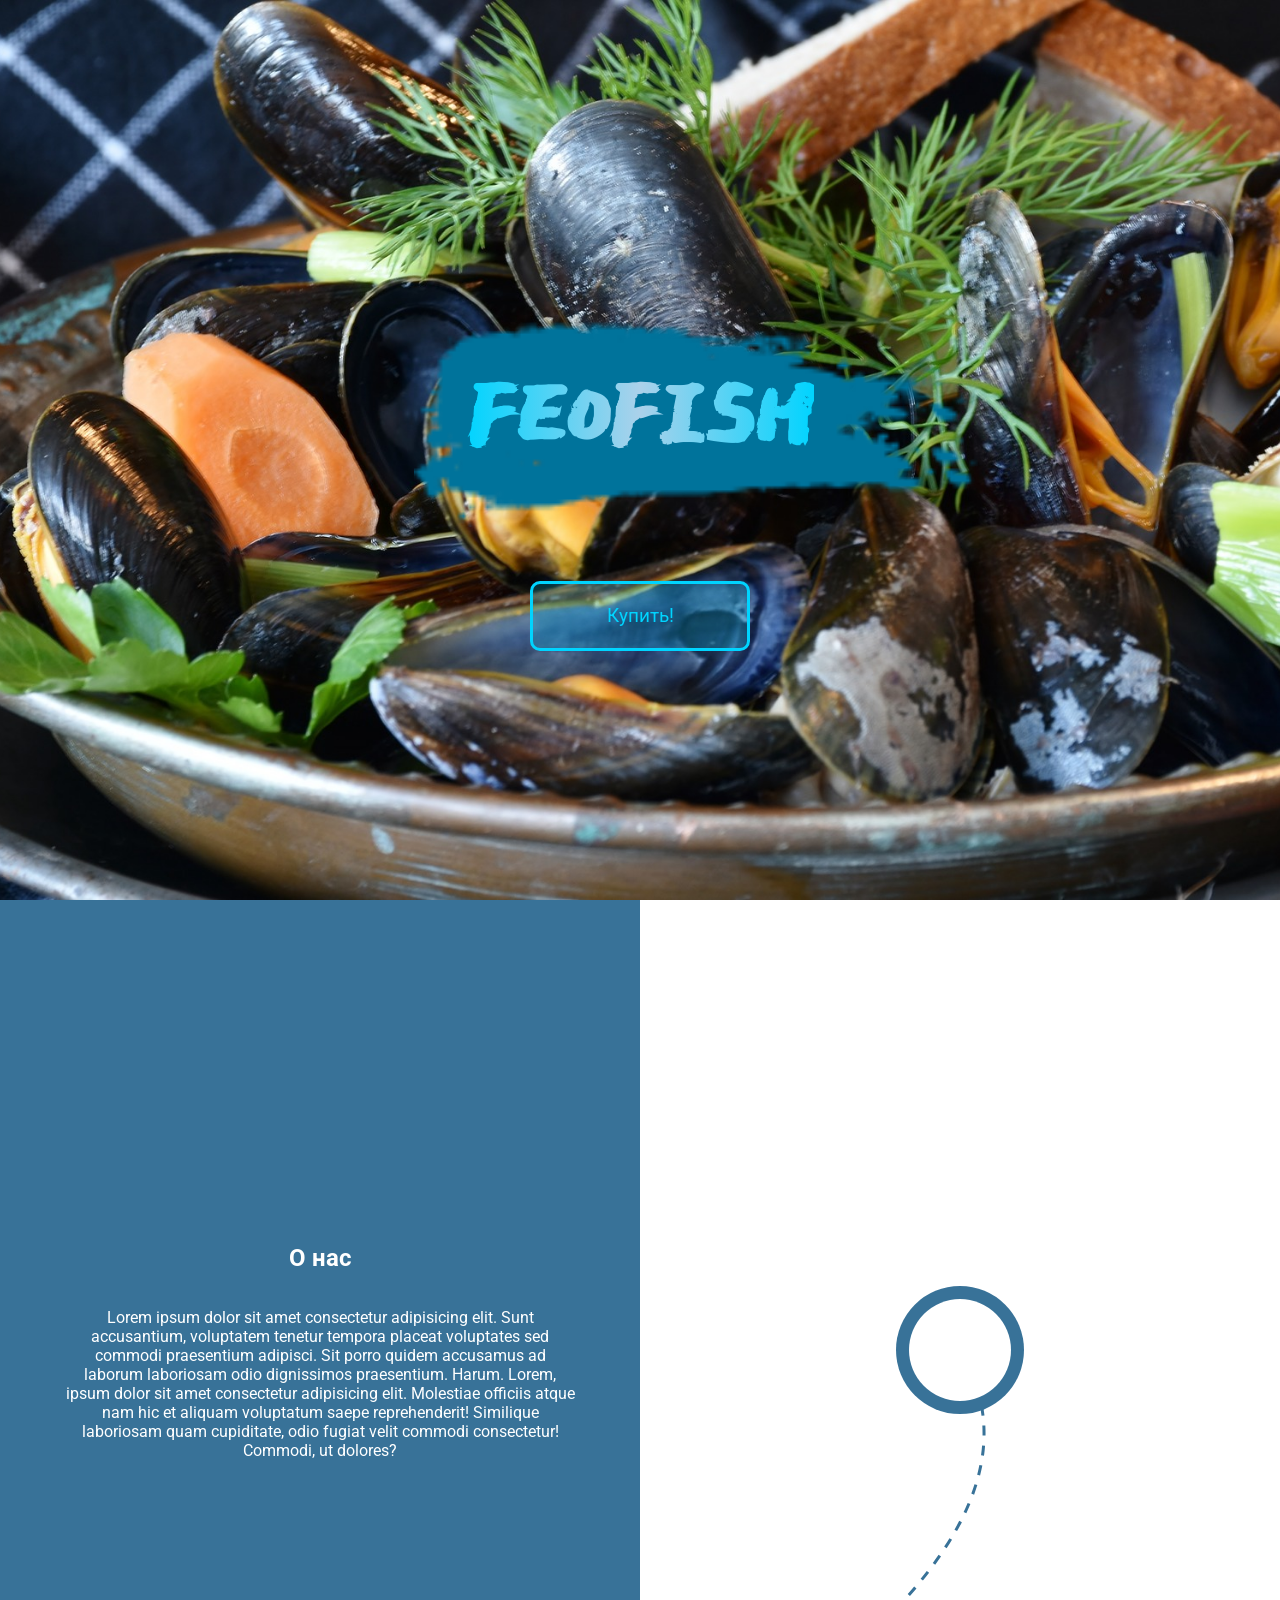
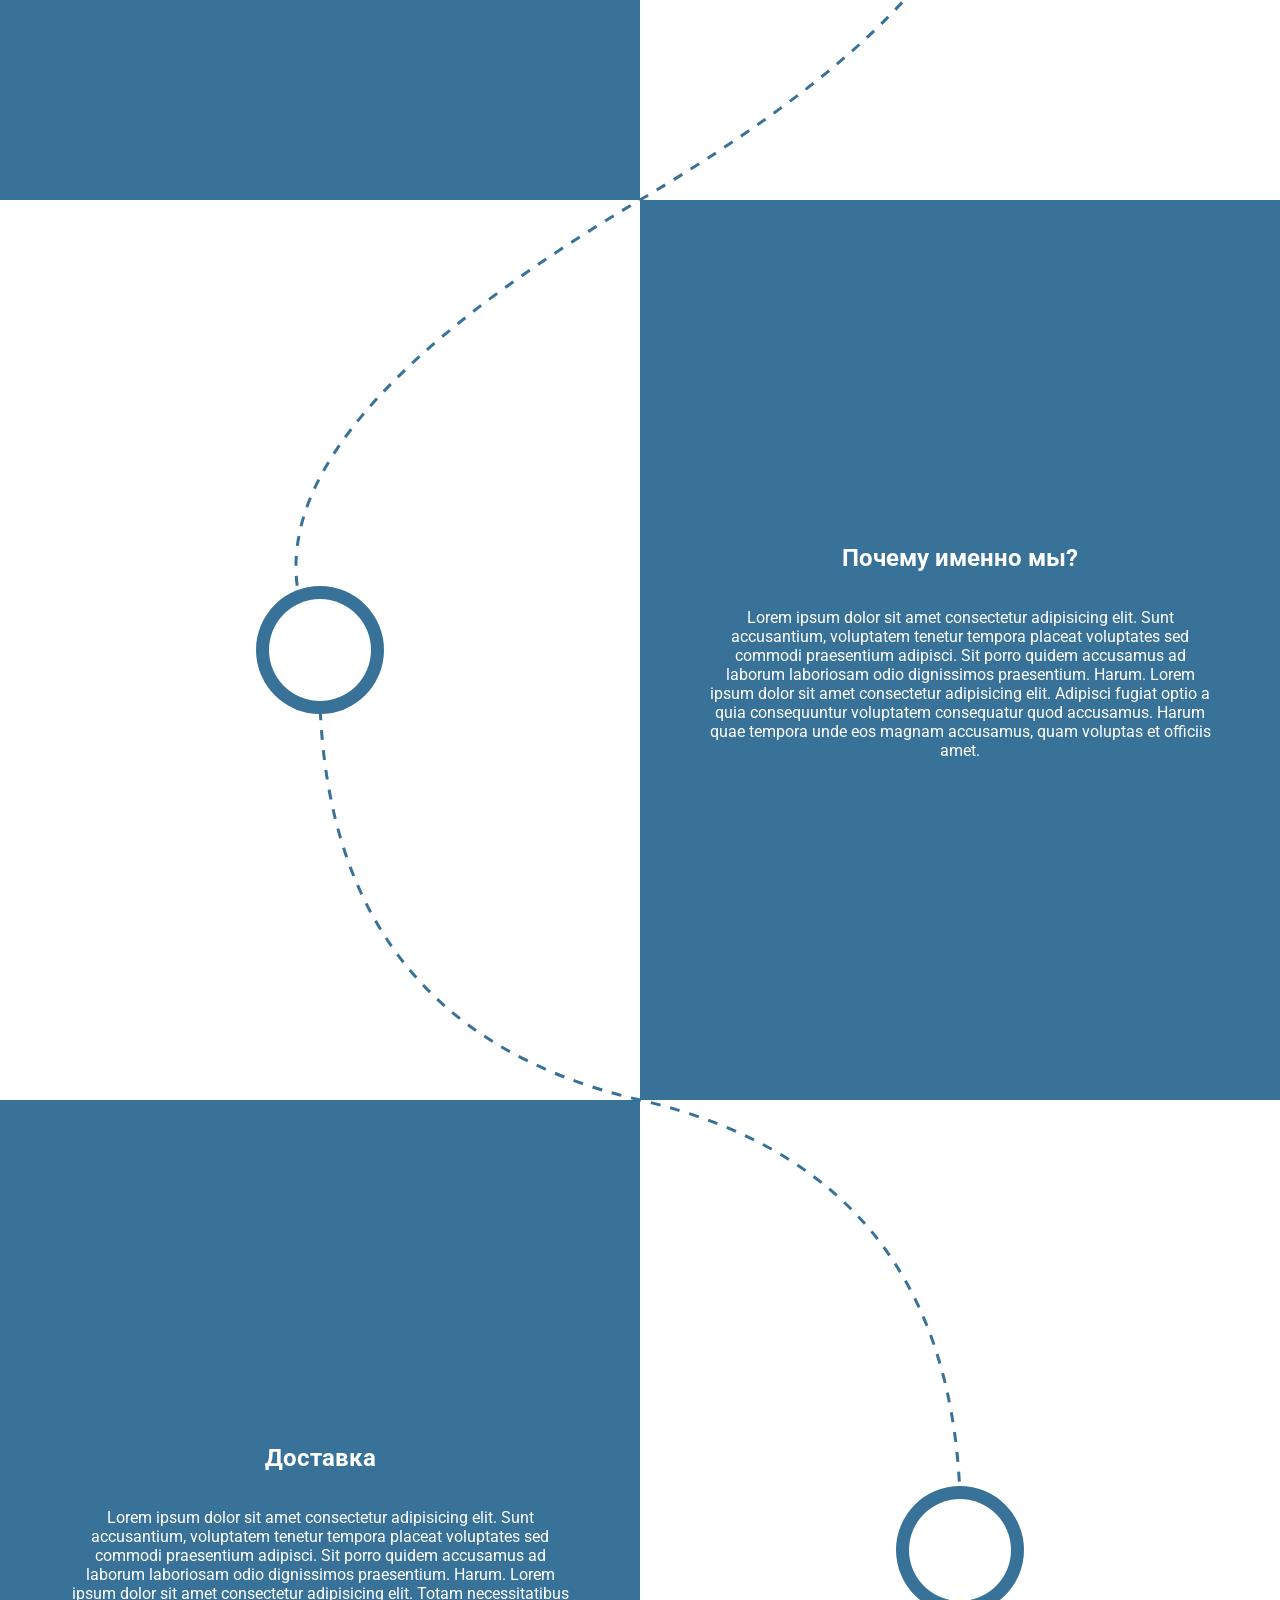
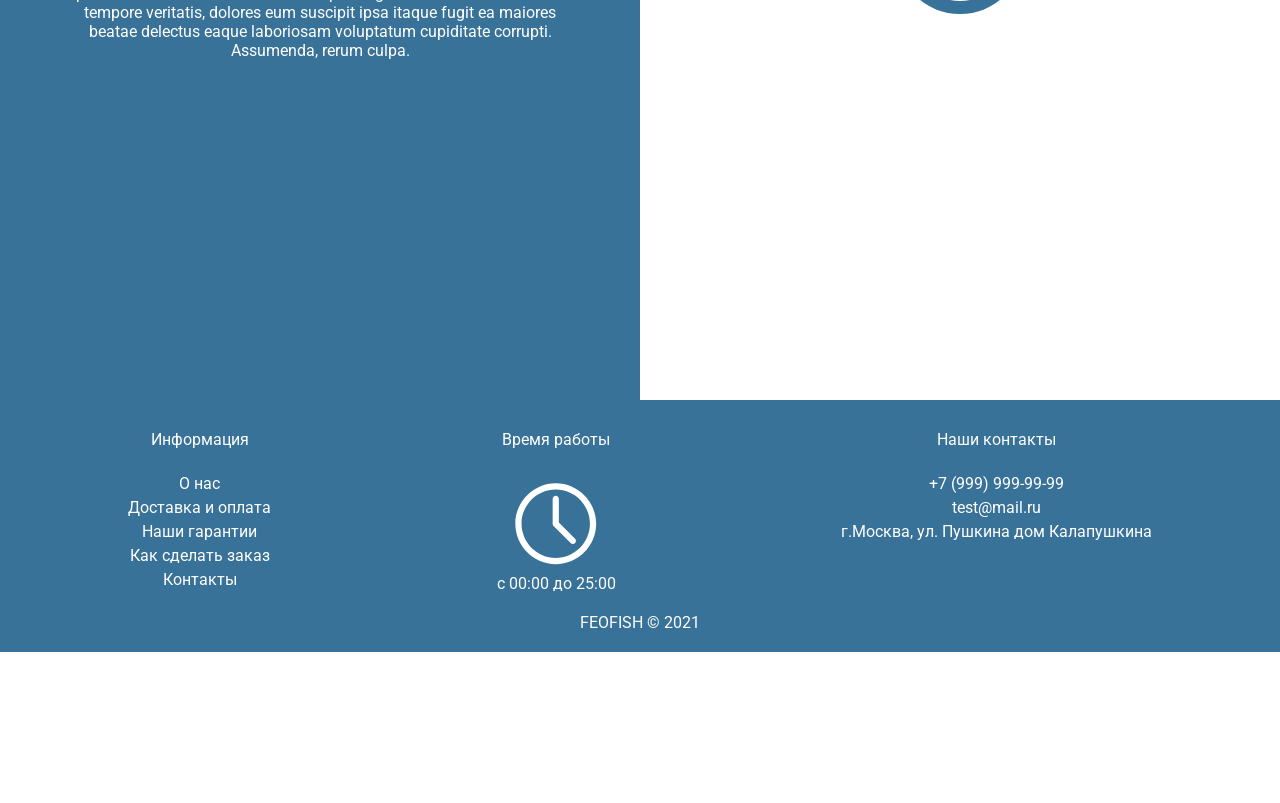
==== index.html @ 7107b5ea "add animation scroll && slider && all site" ====
<!DOCTYPE html>
<html lang="en">
  <head>
    <meta charset="UTF-8" />
    <meta http-equiv="X-UA-Compatible" content="IE=edge" />
    <meta name="viewport" content="width=device-width, initial-scale=1.0" />
    <link rel="stylesheet" href="./fonts/fonts.css" />
    <link
      href="https://fonts.googleapis.com/css2?family=Roboto&display=swap"
      rel="stylesheet"
    />
    <link rel="stylesheet" href="./style.css" />

    <title>Document</title>
  </head>
  <body>
    <header class="header">
      <div class="header__content">
        <h1 class="header__title">FEOFISH</h1>
        <button class="btn__buy">Купить!</button>
      </div>

      <div id="image-slider" class="slider">
        <ul class="slider__list">
          <li class="slider__slide">
            <img src="./img/slide1.jpg" />
          </li>
          <li class="slider__slide">
            <img src="./img/slide2.jpg" />
          </li>
          <li class="slider__slide">
            <img src="./img/slide3.jpg" />
          </li>
        </ul>
      </div>
    </header>
    <section class="about-first">
      <div class="split">
        <div class="about">
          <h2>О нас</h4>
          <p>
            Lorem ipsum dolor sit amet consectetur adipisicing elit. Sunt
            accusantium, voluptatem tenetur tempora placeat voluptates sed
            commodi praesentium adipisci. Sit porro quidem accusamus ad laborum
            laboriosam odio dignissimos praesentium. Harum.
            Lorem, ipsum dolor sit amet consectetur adipisicing elit. Molestiae officiis atque nam hic et aliquam voluptatum saepe reprehenderit! Similique laboriosam quam cupiditate, odio fugiat velit commodi consectetur! Commodi, ut dolores?
          </p>
        </div>
        <div class="way">
          <div class="ciricle"></div>
        </div>
      </div>
    </section>
    <section class="about-second">
      <div class="split">
        <div class="way">
          <div class="ciricle"></div>
        </div>
        <div class="about ">
          <h2>Почему именно мы?</h4>
            <p>
              Lorem ipsum dolor sit amet consectetur adipisicing elit. Sunt
              accusantium, voluptatem tenetur tempora placeat voluptates sed
              commodi praesentium adipisci. Sit porro quidem accusamus ad laborum
              laboriosam odio dignissimos praesentium. Harum.
              Lorem ipsum dolor sit amet consectetur adipisicing elit. Adipisci fugiat optio a quia consequuntur voluptatem consequatur quod accusamus. Harum quae tempora unde eos magnam accusamus, quam voluptas et officiis amet.
            </p>
        </div>
      </div>
    </section>
    <section class="delivery">
      <div class="split">
        <div class="delivery__text ">
          <h2>Доставка</h4>
            <p>
              Lorem ipsum dolor sit amet consectetur adipisicing elit. Sunt
              accusantium, voluptatem tenetur tempora placeat voluptates sed
              commodi praesentium adipisci. Sit porro quidem accusamus ad laborum
              laboriosam odio dignissimos praesentium. Harum.
              Lorem ipsum dolor sit amet consectetur adipisicing elit. Totam necessitatibus tempore veritatis, dolores eum suscipit ipsa itaque fugit ea maiores beatae delectus eaque laboriosam voluptatum cupiditate corrupti. Assumenda, rerum culpa.
            </p>
        </div>
        <div class="way">
          <div class="ciricle"></div>
        </div>
        
      </div>
    </section>
    <footer class="footer">
      <div class="wrapper" >

     
      <div class="row space-between">
        <div class="footer-box">
          <div class="footer-title">
            Информация
          </div>
          <ul class="footer-list">
            <li class="footer-item">
              <a href="" class="footer-link">О нас</a>
            </li>
            <li class="footer-item">
              <a href="" class="footer-link">Доставка и оплата</a>
            </li>
            <li class="footer-item">
              <a href="" class="footer-link">Наши гарантии</a>
            </li>
            <li class="footer-item">
              <a href="" class="footer-link">Как сделать заказ</a>
            </li>
            <li class="footer-item">
              <a href="" class="footer-link">Контакты</a>
            </li>
          </ul>
        </div>
        
        <div class="footer-box">
          <div class="footer-title">
  Время работы
          </div>
          <div class="footer-list">
            <div class="footer-item">
              <img src="./img/clock.svg" alt="" class="footer-timeImage">
              <div class="footer-workTime">
                с 00:00 до 25:00
              </div></div>
              
          </div>
        </div>
        <div class="footer-box">
          <div class="footer-title">
            Наши контакты
          </div>
          <div class="footer-list">
            <div class="footer-item">
              <div class="footer-phone">
                +7 (999) 999-99-99
              </div>
            </div>
            <div class="footer-item">
              <div class="footer-email">
                test@mail.ru
              </div>
            </div>
              <div class="footer-item">
              <div class="footer-adres">
                г.Москва, ул. Пушкина дом Калапушкина
              </div>
            </div>
          </div>
        </div>
      </div>
      <div class="row">
        <div class="footer-bottom">
          <div class="footer-bottom-credits">
           FEOFISH © 2021
          </div>
        </div>
      </div>
    </div>
    </footer>
    <!-- О нас -> О нас -> Доставка  -->
    <!-- <script src="https://cdn.jsdelivr.net/npm/@splidejs/splide@latest/dist/js/splide.min.js"></script> -->
    <script src="./script.js"></script>
  </body>
</html>
---- fonts/fonts.css ----
@font-face {
    font-family: 'East Sea'; /* Имя шрифта */
    src: url("./east-sea-dokdo-cyrillic.otf"); /* Путь к файлу со шрифтом */
}
/* @import url('https://fonts.googleapis.com/css2?family=Roboto&display=swap'); */
---- style.css ----
body {
  margin: 0;
  font-family: "Roboto";
}

.header {
  height: 100vh;
  width: 100vw;
  overflow: hidden;
  position: relative;
  /* background-color: black; */
  display: flex;
  justify-content: center;
  align-items: center;
}
.header .wrapper {
}

.slider {
  position: absolute;
  width: 100vw;
  height: 100vh;
  z-index: -1;
}
.slider__list {
  padding: 0;
  top: 0;
  left: 0;
  position: absolute;
  display: flex;
  align-items: center;
  margin: 0;
  transition: 0.5s all;
}
.slider__slide {
  list-style: none;
  height: 100vh;
  width: 100vw;
}
.slider__slide img {
  width: 100%;
  height: 100%;
  object-fit: cover;
}
.header__title {
  font-family: "East Sea";
}
.header__content {
  z-index: 100;
  display: flex;
  justify-content: center;
  flex-direction: column;
  align-items: center;
}
.header__title {
  position: relative;
  background: rgb(0, 212, 255);
  background: linear-gradient(
    90deg,
    rgba(0, 212, 255, 1) 0%,
    rgba(171, 209, 234, 1) 50%,
    rgba(0, 212, 255, 1) 100%
  );

  -webkit-background-clip: text;
  -webkit-text-fill-color: transparent;

  font-size: 8em;
}
.header__title::after {
  content: "";
  position: absolute;
  background-image: url(./img/bg-title.png);
  background-size: 100% 100%;
  background-position: 35px center;
  background-repeat: no-repeat;
  width: 200%;
  height: 130%;
  left: -25%;
  top: -10%;
  z-index: -99;
}
.btn__buy {
  font-family: "Roboto";
  font-size: 1.2em;
  background-color: rgba(0, 212, 255, 0.2);
  border: 3px solid rgb(0, 212, 255);
  color: rgb(0, 212, 255);
  border-radius: 10px;
  width: 220px;
  height: 70px;
}
.btn__buy:hover {
  cursor: pointer;

  box-shadow: 0 0 4px white;
  background: rgb(0, 212, 255);

  border: 3px solid rgb(0, 212, 255);
  color: white;
  transition: 0.3s all;
  animation: 0.5s linear 1s infinite alternate btn-anim;
}
@keyframes btn-anim {
  0% {
    background: radial-gradient(
      circle,
      rgba(0, 212, 255, 1) 0%,
      rgba(171, 209, 234, 1) 25%,
      rgba(0, 212, 255, 1) 100%
    );
  }

  50% {
    background: radial-gradient(
      circle,
      rgba(0, 212, 255, 1) 0%,
      rgba(171, 209, 234, 1) 50%,
      rgba(0, 212, 255, 1) 100%
    );
  }

  100% {
    background: radial-gradient(
      circle,
      rgba(0, 212, 255, 1) 0%,
      rgba(171, 209, 234, 1) 75%,
      rgba(0, 212, 255, 1) 100%
    );
  }
}
.split-reverse {
  display: grid;
  grid-template-columns: 1fr 1fr;
  grid-template-rows: 1fr;
  gap: 0px 0px;
  /* grid-auto-flow: row; */
  grid-template-areas: ". .";
  min-height: 100vh;
  grid-auto-flow: dense;
}
.split {
  display: grid;
  grid-template-columns: 1fr 1fr;
  grid-template-rows: 1fr;
  gap: 0px 0px;
  grid-auto-flow: row;
  grid-template-areas: ". .";
  min-height: 100vh;
}
.delivery__text {
  padding: 0 10%;
  position: relative;
  background: #387298;
  justify-content: center;
  display: flex;
  color: white;
  flex-direction: column;
  font-family: "Roboto";
  text-align: center;
}
.about {
  padding: 0 10%;
  position: relative;
  background: #387298;
  justify-content: center;
  display: flex;
  color: white;
  flex-direction: column;
  font-family: "Roboto";
  text-align: center;
}
.right-bottom-split::after {
  top: 0;
  content: "";
  position: absolute;
  background: #387298;
  width: 100%;
  height: 100%;
  right: -185px;
  /* border-radius: 39px 39px 39px 77px; */
  z-index: -1;
  border-top: 50px solid transparent;
  border-right: 100px solid red;
  border-bottom: 50px solid transparent;
  /* transform: skew(20deg); */
}
.ciricle {
  position: relative;
  width: 128px;
  height: 128px;
  border-radius: 50%;
  background-color: #387298;
  z-index: 9;
}
.ciricle::after {
  content: "";
  border-radius: 50%;
  position: absolute;
  background-color: white;
  width: 80%;
  height: 80%;
  top: 10%;
  left: 10%;
  z-index: 10;
}
.right-split::after {
  top: 0;
  content: "";
  position: absolute;
  background: #387298;
  width: 100%;
  height: 100%;
  right: -185px;
  /* border-radius: 39px 39px 39px 77px; */
  z-index: -1;
  /* transform: skew(-20deg); */
  border-top: 50px solid transparent;
  border-right: 100px solid red;
  border-bottom: 50px solid transparent;
}
.left-split::before {
  top: 0;
  content: "";
  position: absolute;
  background: #387298;
  width: 100%;
  height: 100%;
  left: -185px;
  /* border-radius: 39px 39px 39px 77px; */
  z-index: -1;
  transform: skew(-20deg);
}
.wrapper {
  padding: 0 10%;
}
.footer {
  background: #387298;
  min-height: 100px;
}
.space-between {
  display: flex;
  justify-content: space-between;
}
.row {
  display: flex;
  flex-direction: row;
}
.footer-title {
  margin-bottom: 20px;
  color: white;
  font-family: "Roboto";
}
.footer-item {
  display: flex;
  align-items: center;
  flex-direction: column;
  margin-top: 5px;
  color: white;
}
.footer-list {
  margin: 0;
  padding: 0;
  align-items: center;
  justify-content: center;
  display: flex;
  flex-direction: column;
  list-style: none;
}
.footer-link {
  font-family: "Roboto";
  color: white;
  text-decoration: none;
}
.footer-link:hover {
  color: #abd1ea;
}
.footer-box {
  margin-top: 30px;
  display: flex;
  flex-direction: column;
  /* justify-content: space-around; */
  align-items: center;
}
.footer-bottom-credits {
  color: white;
  justify-content: center;
  display: flex;
}
.footer-bottom {
  padding: 20px 0;
  margin: 0 auto;
}
.footer-timeImage {
  width: 100px;
  height: 100px;
}
.way {
  display: flex;
  align-items: center;
  justify-content: center;
}
.bg {
  position: absolute;
  top: 0;
  left: 0;
}
.mover {
  width: 71px;
  position: absolute;
  left: 0;
  top: 0;
  height: 54px;
  offset-rotate: 0deg;
}
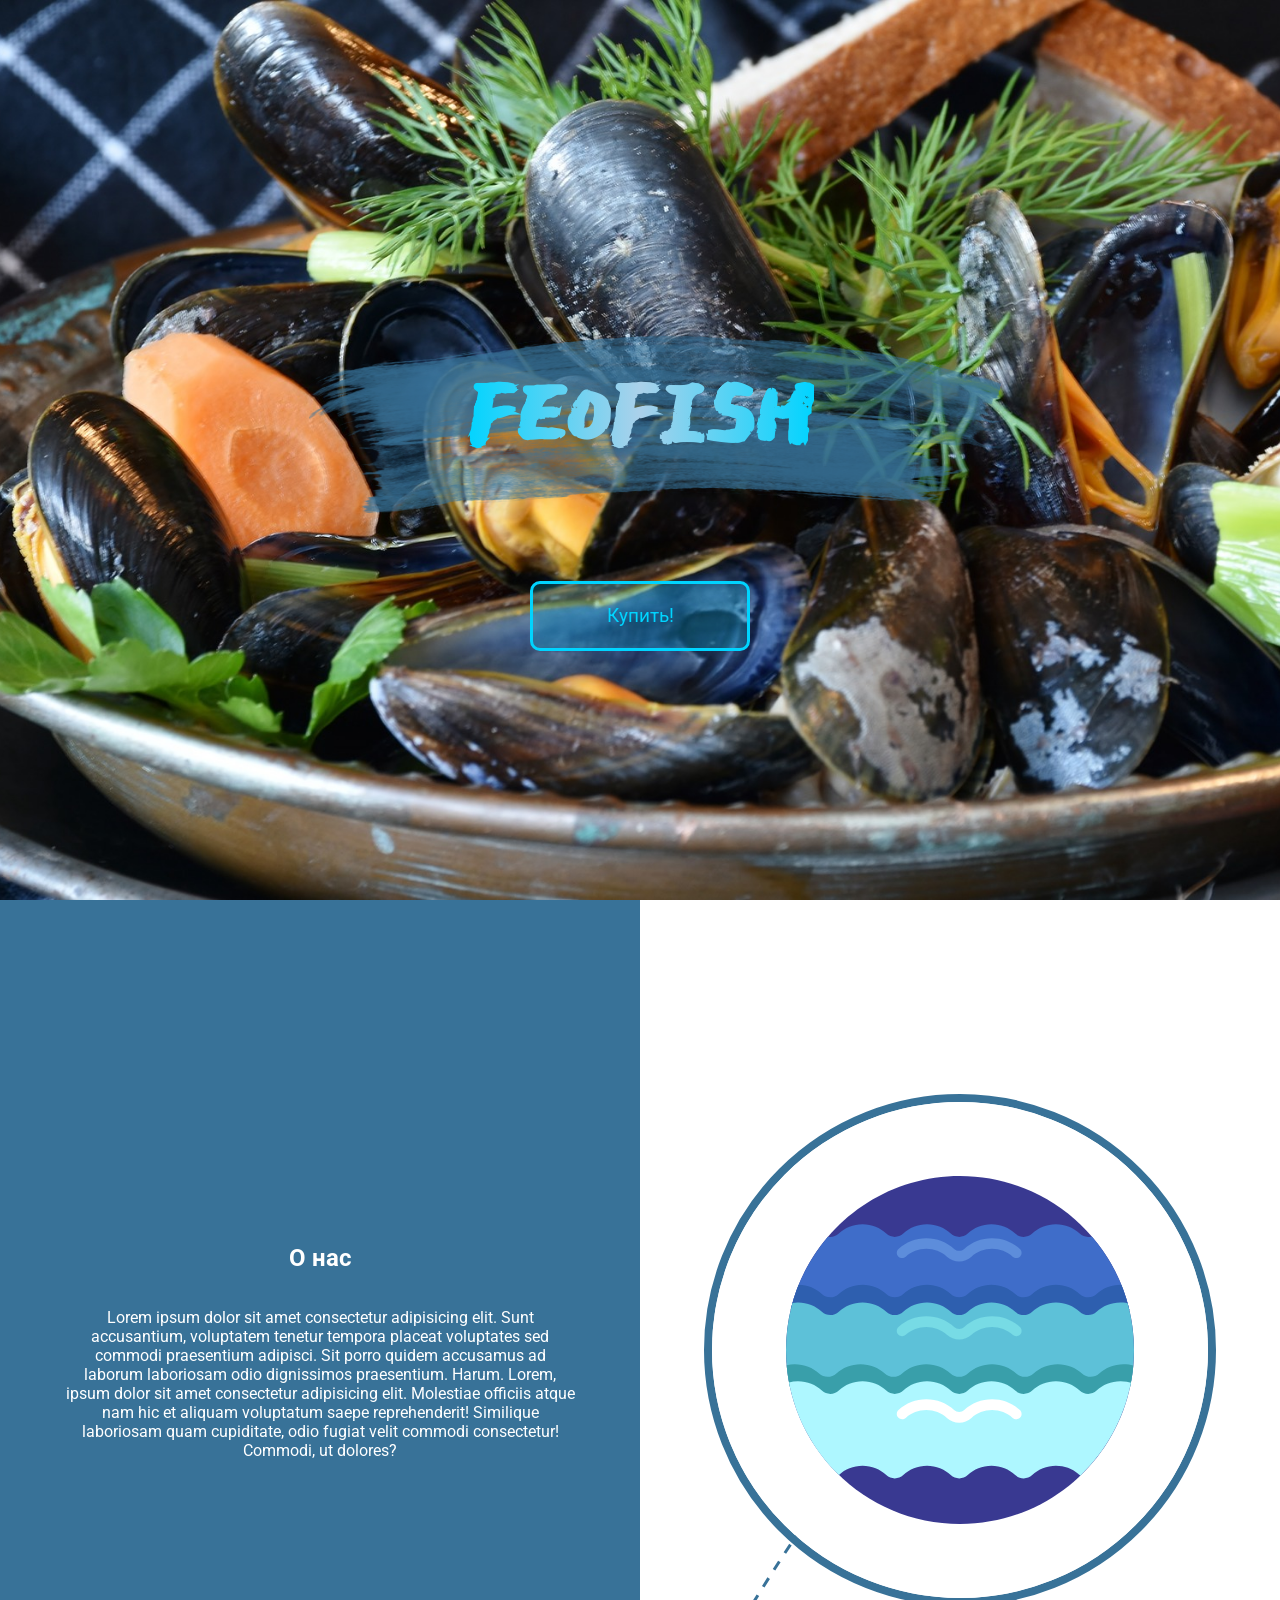
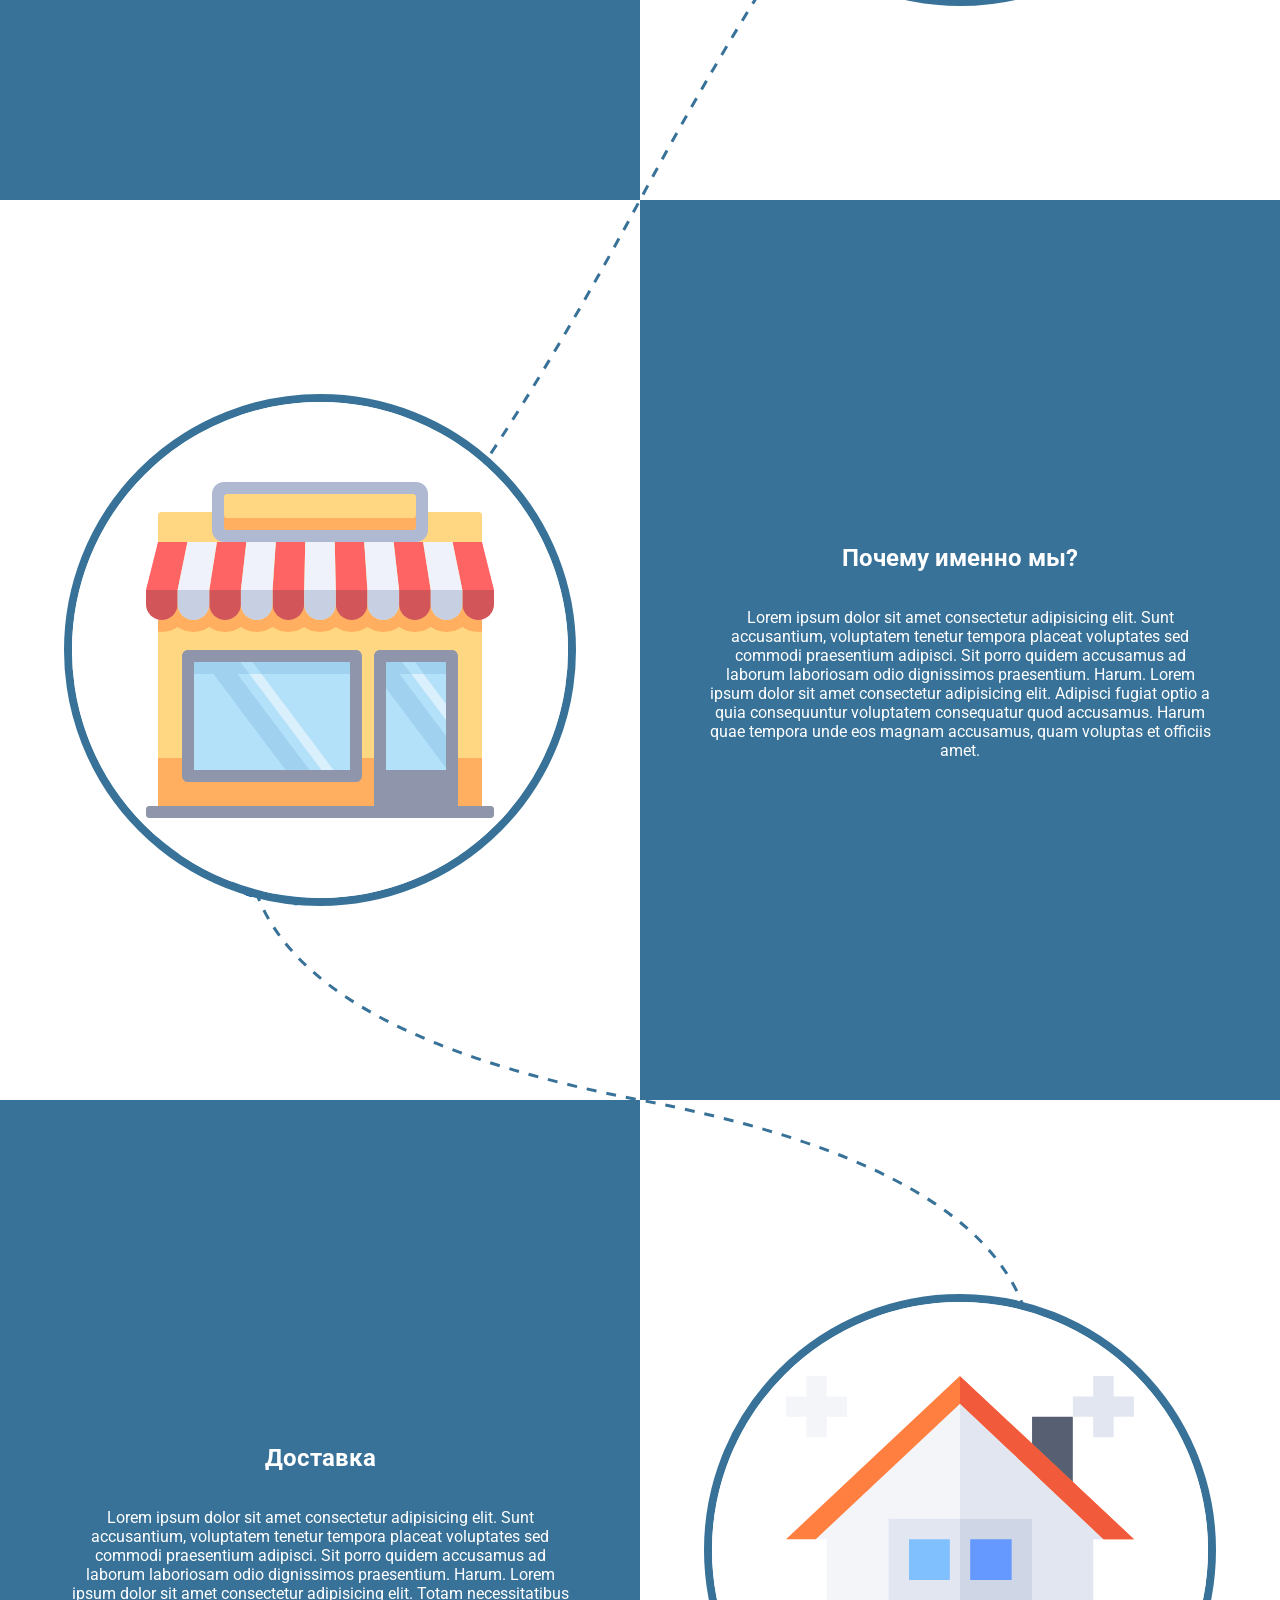
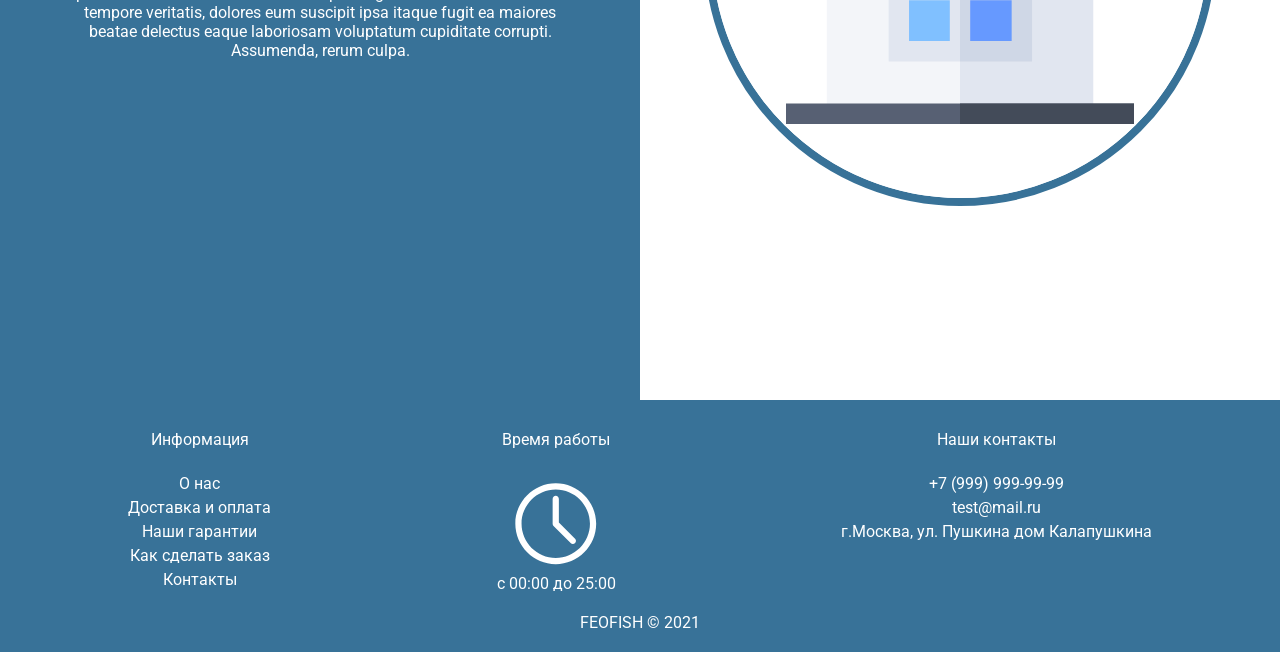
==== commit b380cf3a: "fix blur && and icons" ====
--- a/index.html
+++ b/index.html
@@ -47,14 +47,18 @@
           </p>
         </div>
         <div class="way">
-          <div class="ciricle"></div>
+          <div class="ciricle ">
+            <img src="./img/sea.svg"  class="ciricle__image"alt="">
+          </div>
         </div>
       </div>
     </section>
     <section class="about-second">
       <div class="split">
         <div class="way">
-          <div class="ciricle"></div>
+          <div class="ciricle">
+            <img src="./img/shops.svg" class="ciricle__image" alt="">
+          </div>
         </div>
         <div class="about ">
           <h2>Почему именно мы?</h4>
@@ -81,7 +85,9 @@
             </p>
         </div>
         <div class="way">
-          <div class="ciricle"></div>
+          <div class="ciricle">
+            <img src="./img/house.svg" class="ciricle__image"alt="">
+          </div>
         </div>
         
       </div>
--- a/style.css
+++ b/style.css
@@ -70,13 +70,13 @@
 .header__title::after {
   content: "";
   position: absolute;
-  background-image: url(./img/bg-title.png);
-  background-size: 100% 100%;
-  background-position: 35px center;
+  background-image: url(./img/test2.svg);
+  background-size: contain;
+  background-position: left center;
   background-repeat: no-repeat;
   width: 200%;
   height: 130%;
-  left: -25%;
+  left: -45%;
   top: -10%;
   z-index: -99;
 }
@@ -187,21 +187,30 @@
 }
 .ciricle {
   position: relative;
-  width: 128px;
-  height: 128px;
+  width: 512px;
+  height: 512px;
   border-radius: 50%;
-  background-color: #387298;
+  border: 8px solid #387298;
   z-index: 9;
+  display: flex;
+  justify-content: center;
+  align-items: center;
+  box-sizing: border-box;
+}
+.ciricle__image {
+  width: 70%;
+  height: 70%;
+  z-index: 11;
 }
 .ciricle::after {
   content: "";
   border-radius: 50%;
   position: absolute;
   background-color: white;
-  width: 80%;
-  height: 80%;
-  top: 10%;
-  left: 10%;
+  width: 100%;
+  height: 100%;
+  /* top: 10%; */
+  /* left: 10%; */
   z-index: 10;
 }
 .right-split::after {
@@ -306,10 +315,12 @@
   left: 0;
 }
 .mover {
-  width: 71px;
+  width: 256px;
   position: absolute;
   left: 0;
   top: 0;
-  height: 54px;
+  height: 256px;
+  object-fit: contain;
   offset-rotate: 0deg;
-}
+  transition: 1s all;
+}
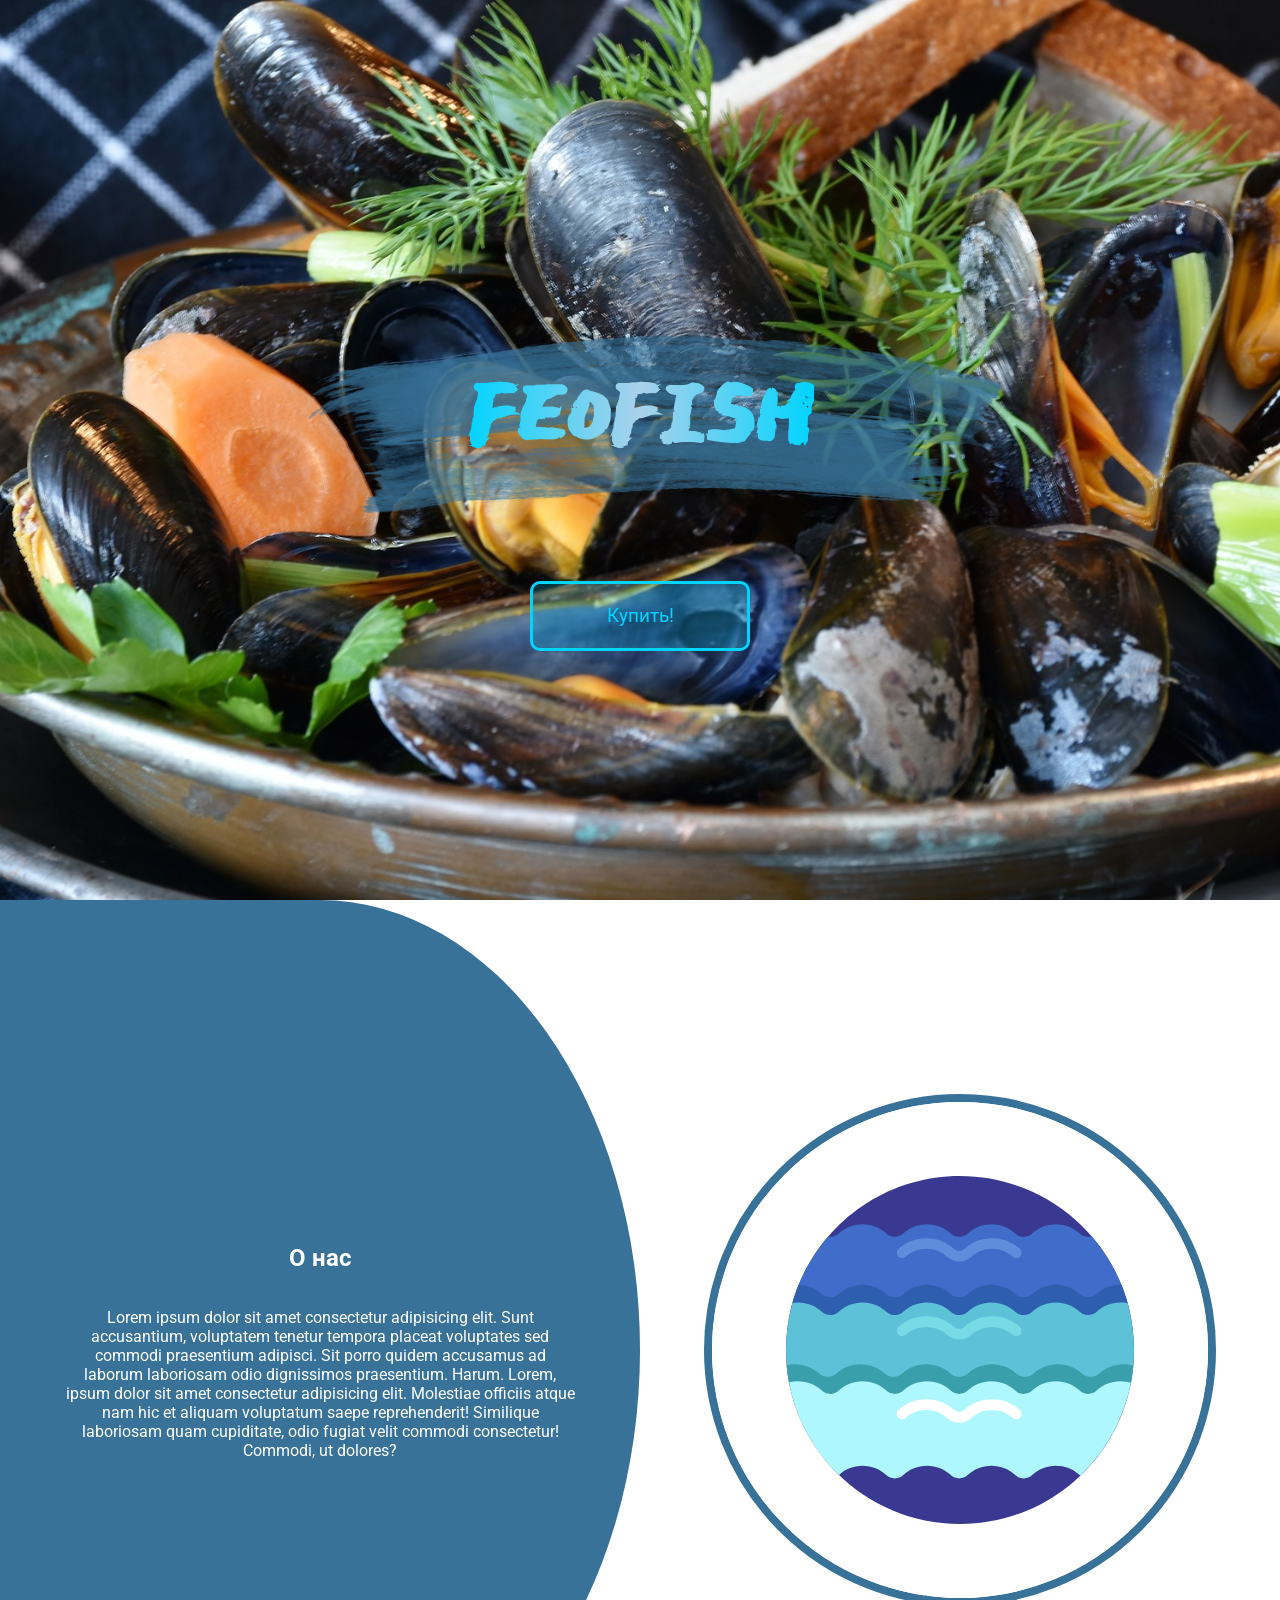
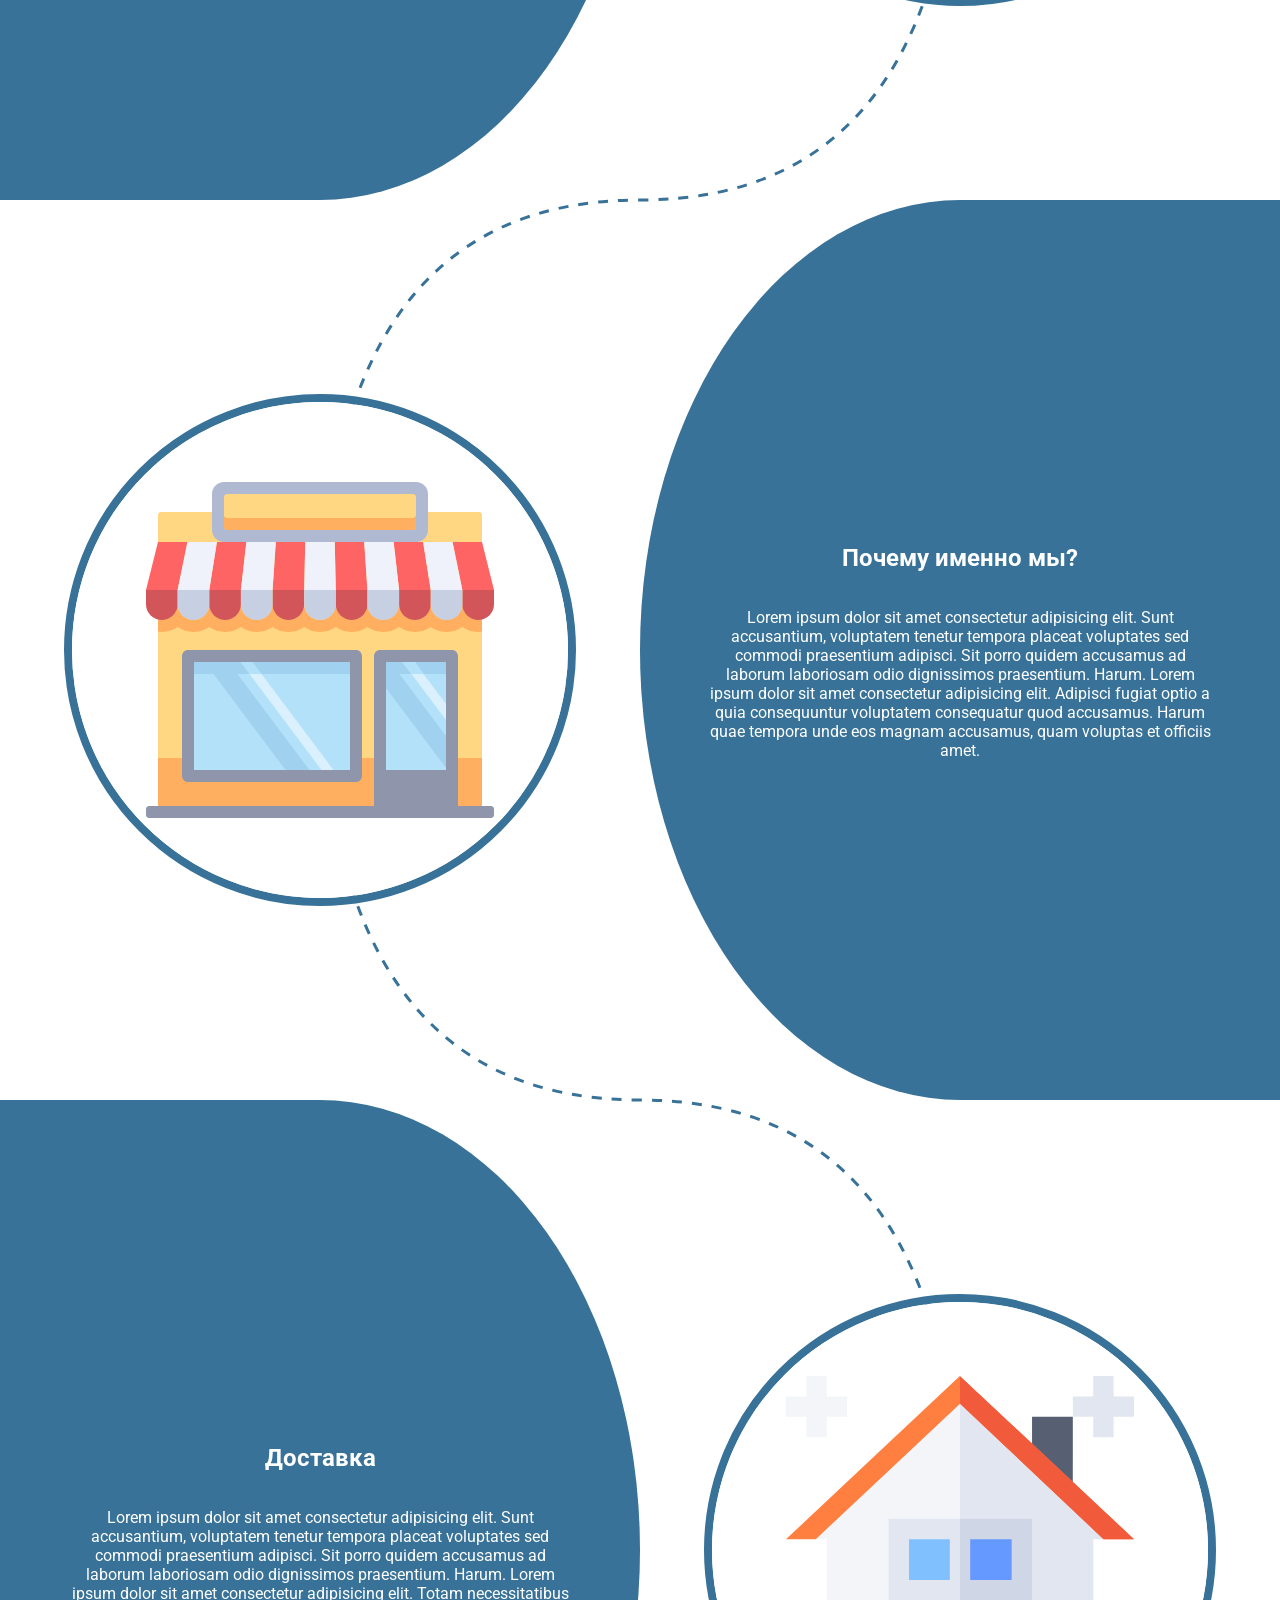
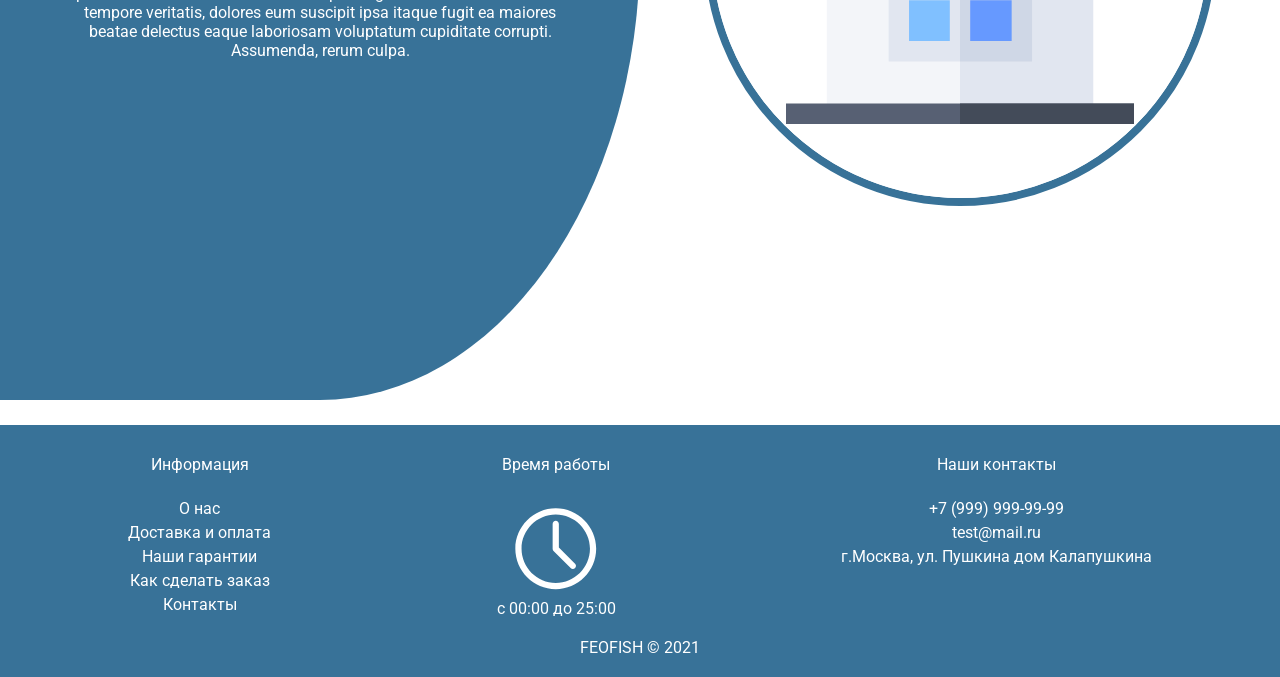
==== commit 5522e3f3: "fix patch and add buble" ====
--- a/index.html
+++ b/index.html
@@ -36,7 +36,7 @@
     </header>
     <section class="about-first">
       <div class="split">
-        <div class="about">
+        <div class="about bubble-right">
           <h2>О нас</h4>
           <p>
             Lorem ipsum dolor sit amet consectetur adipisicing elit. Sunt
@@ -60,7 +60,7 @@
             <img src="./img/shops.svg" class="ciricle__image" alt="">
           </div>
         </div>
-        <div class="about ">
+        <div class="about bubble-left">
           <h2>Почему именно мы?</h4>
             <p>
               Lorem ipsum dolor sit amet consectetur adipisicing elit. Sunt
@@ -74,7 +74,7 @@
     </section>
     <section class="delivery">
       <div class="split">
-        <div class="delivery__text ">
+        <div class="delivery__text bubble-right">
           <h2>Доставка</h4>
             <p>
               Lorem ipsum dolor sit amet consectetur adipisicing elit. Sunt
--- a/style.css
+++ b/style.css
@@ -31,6 +31,25 @@
   align-items: center;
   margin: 0;
   transition: 0.5s all;
+/*  
+  animation: 3s  ease-in-out 20s infinite  slider; */
+}
+@keyframes slider {
+  0% {
+    left: 0;
+  }
+  50%{
+    left: -100vw;
+  }
+  100%{
+    left: -200vw;
+  }
+}
+.bubble-left{
+  border-radius:50% 0 0 50%;
+}
+.bubble-right{
+  border-radius: 0 50% 50% 0;
 }
 .slider__slide {
   list-style: none;
@@ -244,6 +263,7 @@
   padding: 0 10%;
 }
 .footer {
+  margin-top: 25px;
   background: #387298;
   min-height: 100px;
 }
@@ -313,6 +333,25 @@
   position: absolute;
   top: 0;
   left: 0;
+}
+.split-block-right::before {
+  content: "";
+  position: absolute;
+  top: 0;
+  right: 0;
+  border-top: 100vh solid white;
+  border-left: 200px solid #387298;
+  width: 0;
+  
+}
+.split-block-left::after {
+  content: "";
+  position: absolute;
+  top: 0;
+  left: 0;
+  border-top: 100vh solid white;
+  border-right: 200px solid #387298;
+  width: 0;
 }
 .mover {
   width: 256px;
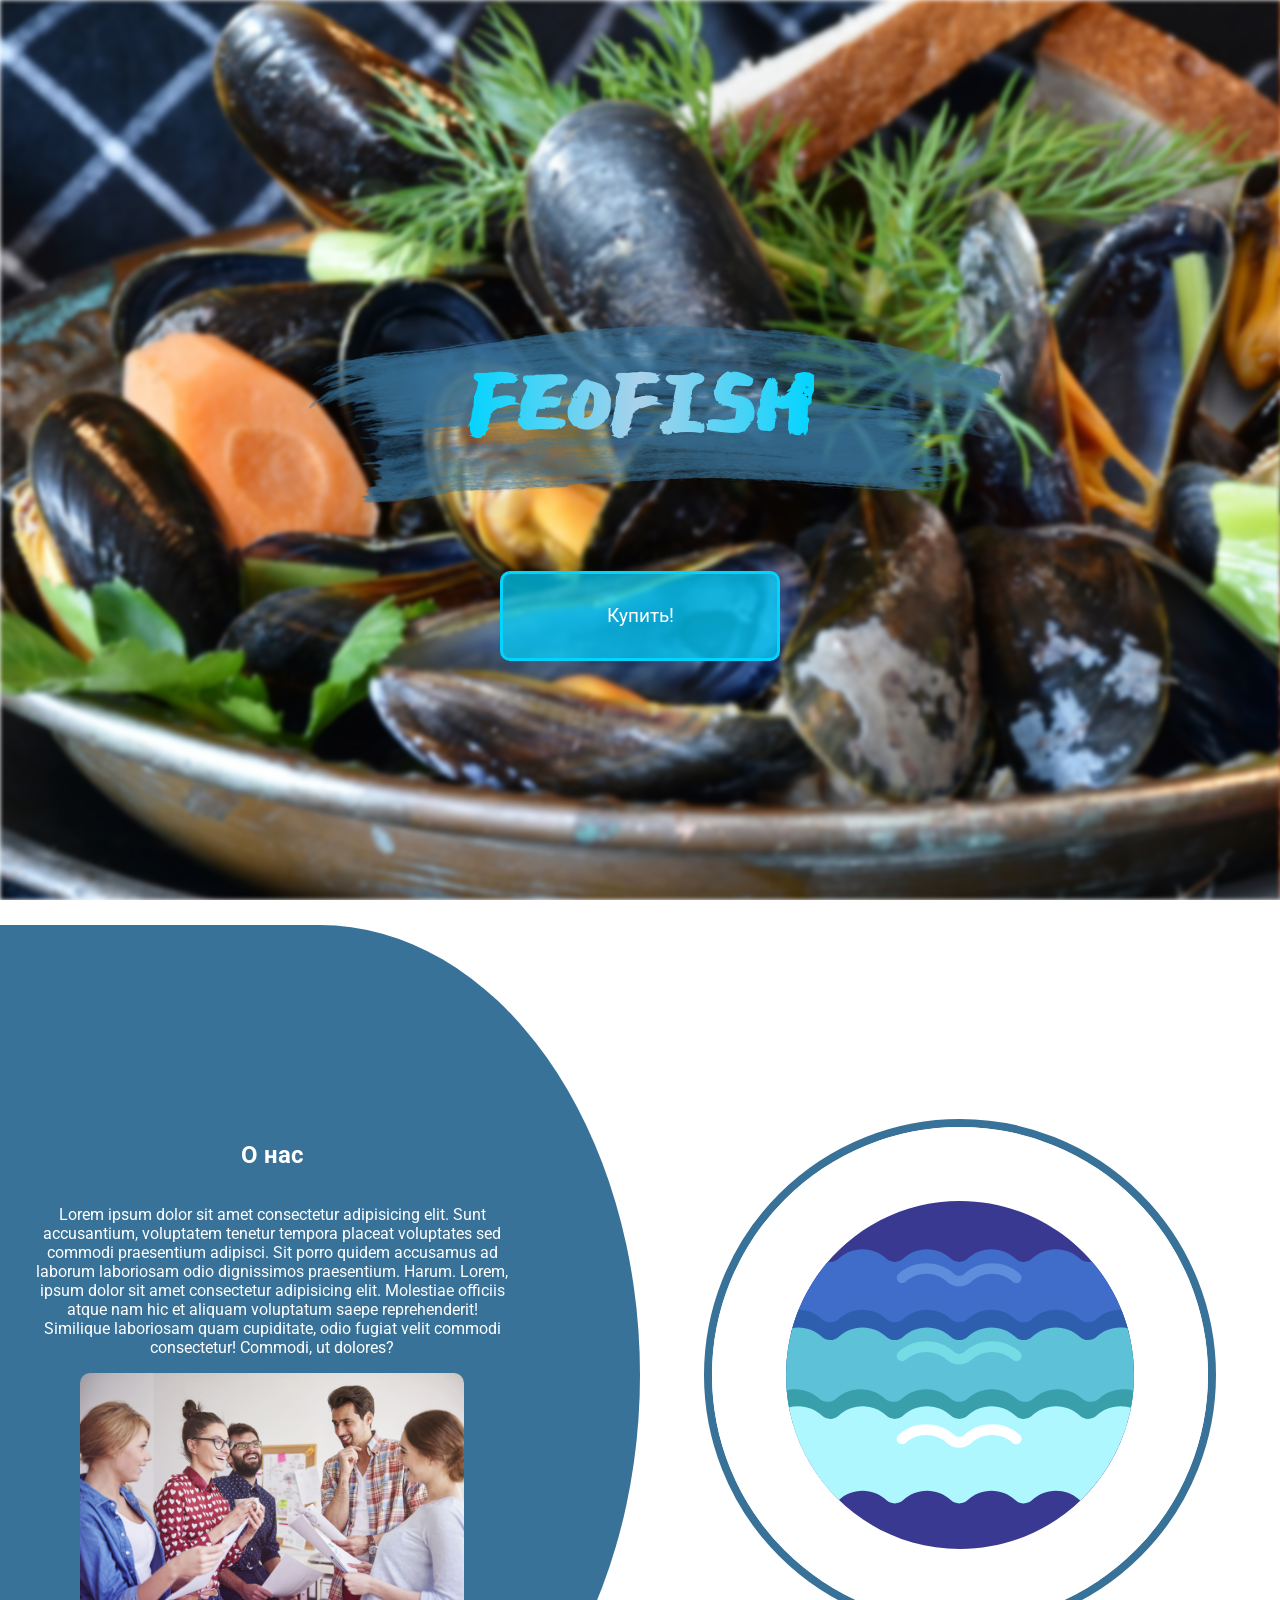
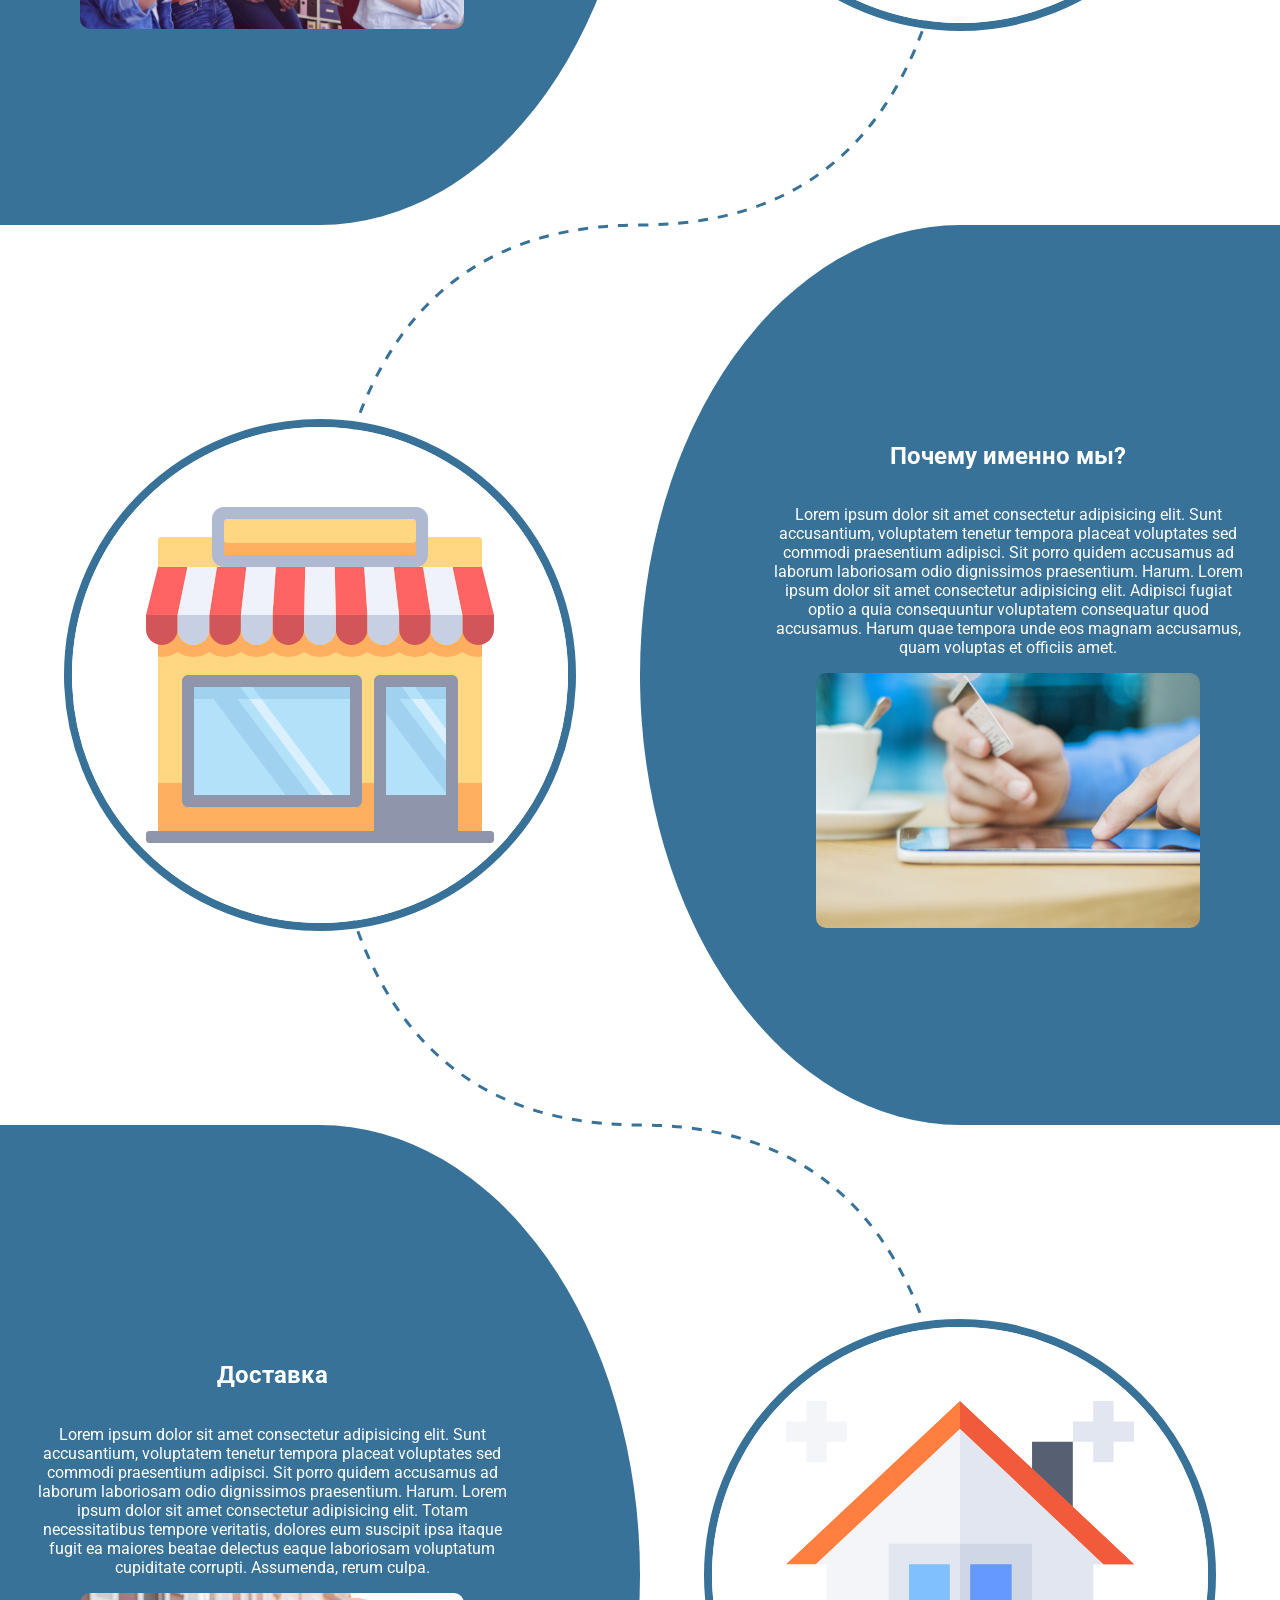
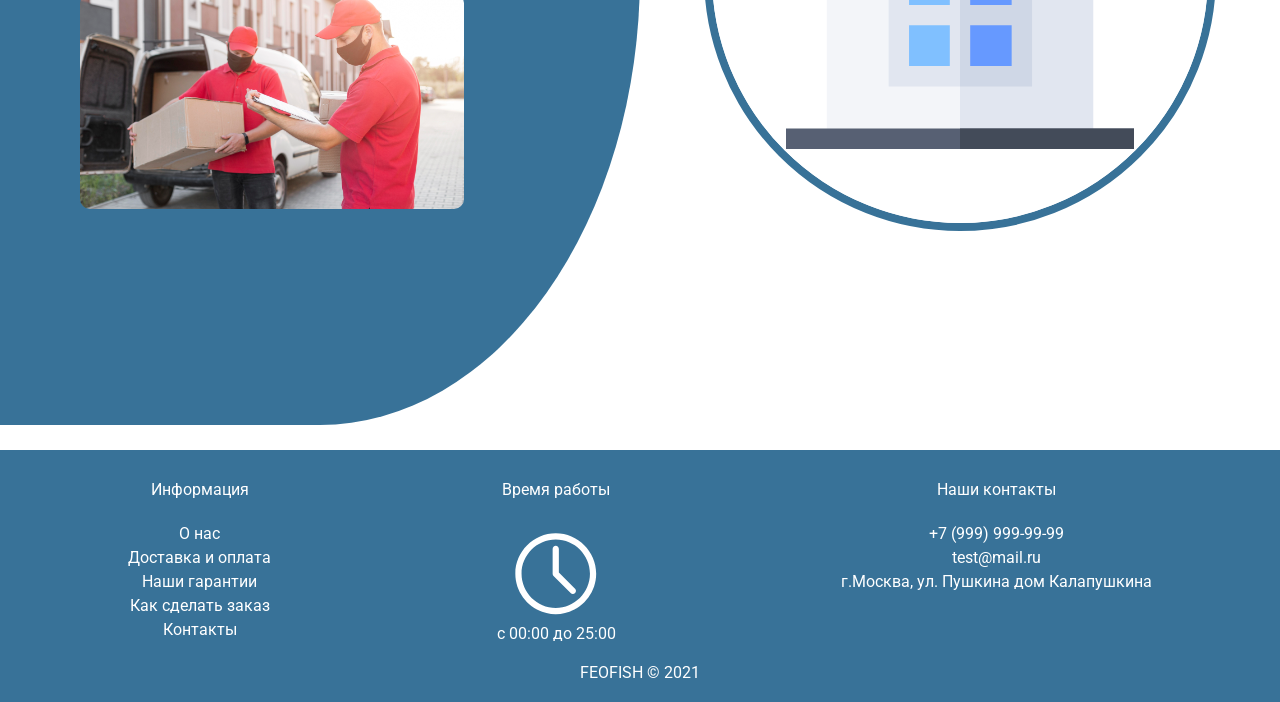
==== commit 13b7a4fd: "add image" ====
--- a/index.html
+++ b/index.html
@@ -37,14 +37,15 @@
     <section class="about-first">
       <div class="split">
         <div class="about bubble-right">
-          <h2>О нас</h4>
-          <p>
+          <h2 class="about__text">О нас</h4>
+          <p class="about__description">
             Lorem ipsum dolor sit amet consectetur adipisicing elit. Sunt
             accusantium, voluptatem tenetur tempora placeat voluptates sed
             commodi praesentium adipisci. Sit porro quidem accusamus ad laborum
             laboriosam odio dignissimos praesentium. Harum.
             Lorem, ipsum dolor sit amet consectetur adipisicing elit. Molestiae officiis atque nam hic et aliquam voluptatum saepe reprehenderit! Similique laboriosam quam cupiditate, odio fugiat velit commodi consectetur! Commodi, ut dolores?
           </p>
+          <img src="./img/workers.jpg" class="about__img" alt="">
         </div>
         <div class="way">
           <div class="ciricle ">
@@ -61,28 +62,30 @@
           </div>
         </div>
         <div class="about bubble-left">
-          <h2>Почему именно мы?</h4>
-            <p>
+          <h2 class="about__text"> Почему именно мы?</h4>
+            <p  class="about__description"> 
               Lorem ipsum dolor sit amet consectetur adipisicing elit. Sunt
               accusantium, voluptatem tenetur tempora placeat voluptates sed
               commodi praesentium adipisci. Sit porro quidem accusamus ad laborum
               laboriosam odio dignissimos praesentium. Harum.
               Lorem ipsum dolor sit amet consectetur adipisicing elit. Adipisci fugiat optio a quia consequuntur voluptatem consequatur quod accusamus. Harum quae tempora unde eos magnam accusamus, quam voluptas et officiis amet.
             </p>
+            <img src="./img/internet-shoping.jpg" class="about__img" alt="">
         </div>
       </div>
     </section>
     <section class="delivery">
       <div class="split">
-        <div class="delivery__text bubble-right">
-          <h2>Доставка</h4>
-            <p>
+        <div class="about bubble-right">
+          <h2 class="about__text">Доставка</h4>
+            <p class="about__description">
               Lorem ipsum dolor sit amet consectetur adipisicing elit. Sunt
               accusantium, voluptatem tenetur tempora placeat voluptates sed
               commodi praesentium adipisci. Sit porro quidem accusamus ad laborum
               laboriosam odio dignissimos praesentium. Harum.
               Lorem ipsum dolor sit amet consectetur adipisicing elit. Totam necessitatibus tempore veritatis, dolores eum suscipit ipsa itaque fugit ea maiores beatae delectus eaque laboriosam voluptatum cupiditate corrupti. Assumenda, rerum culpa.
             </p>
+            <img src="./img/delivery-people.jpg" class="about__img" alt="">
         </div>
         <div class="way">
           <div class="ciricle">
--- a/style.css
+++ b/style.css
@@ -12,6 +12,7 @@
   display: flex;
   justify-content: center;
   align-items: center;
+  margin-bottom: 25px;
 }
 .header .wrapper {
 }
@@ -30,25 +31,28 @@
   display: flex;
   align-items: center;
   margin: 0;
-  transition: 0.5s all;
-/*  
+  transition: 0.5s all ease-out;
+  filter: blur(2px);
+  /*  
   animation: 3s  ease-in-out 20s infinite  slider; */
 }
 @keyframes slider {
   0% {
     left: 0;
   }
-  50%{
+  50% {
     left: -100vw;
   }
-  100%{
+  100% {
     left: -200vw;
   }
 }
-.bubble-left{
-  border-radius:50% 0 0 50%;
-}
-.bubble-right{
+.bubble-left {
+  padding: 0 5% 0 20%;
+  border-radius: 50% 0 0 50%;
+}
+.bubble-right {
+  padding: 0 20% 0 5%;
   border-radius: 0 50% 50% 0;
 }
 .slider__slide {
@@ -102,13 +106,21 @@
 .btn__buy {
   font-family: "Roboto";
   font-size: 1.2em;
-  background-color: rgba(0, 212, 255, 0.2);
+  background-color: rgba(0, 212, 255, 0.7);
   border: 3px solid rgb(0, 212, 255);
-  color: rgb(0, 212, 255);
+  color: white;
   border-radius: 10px;
-  width: 220px;
-  height: 70px;
-}
+  width: 280px;
+  height: 90px;
+}
+.about__img {
+  margin: 0 auto;
+  max-width: 80%;
+  object-fit: contain;
+  border-radius: 10px;
+  max-height: 45%;
+}
+
 .btn__buy:hover {
   cursor: pointer;
 
@@ -179,7 +191,6 @@
   text-align: center;
 }
 .about {
-  padding: 0 10%;
   position: relative;
   background: #387298;
   justify-content: center;
@@ -342,7 +353,6 @@
   border-top: 100vh solid white;
   border-left: 200px solid #387298;
   width: 0;
-  
 }
 .split-block-left::after {
   content: "";
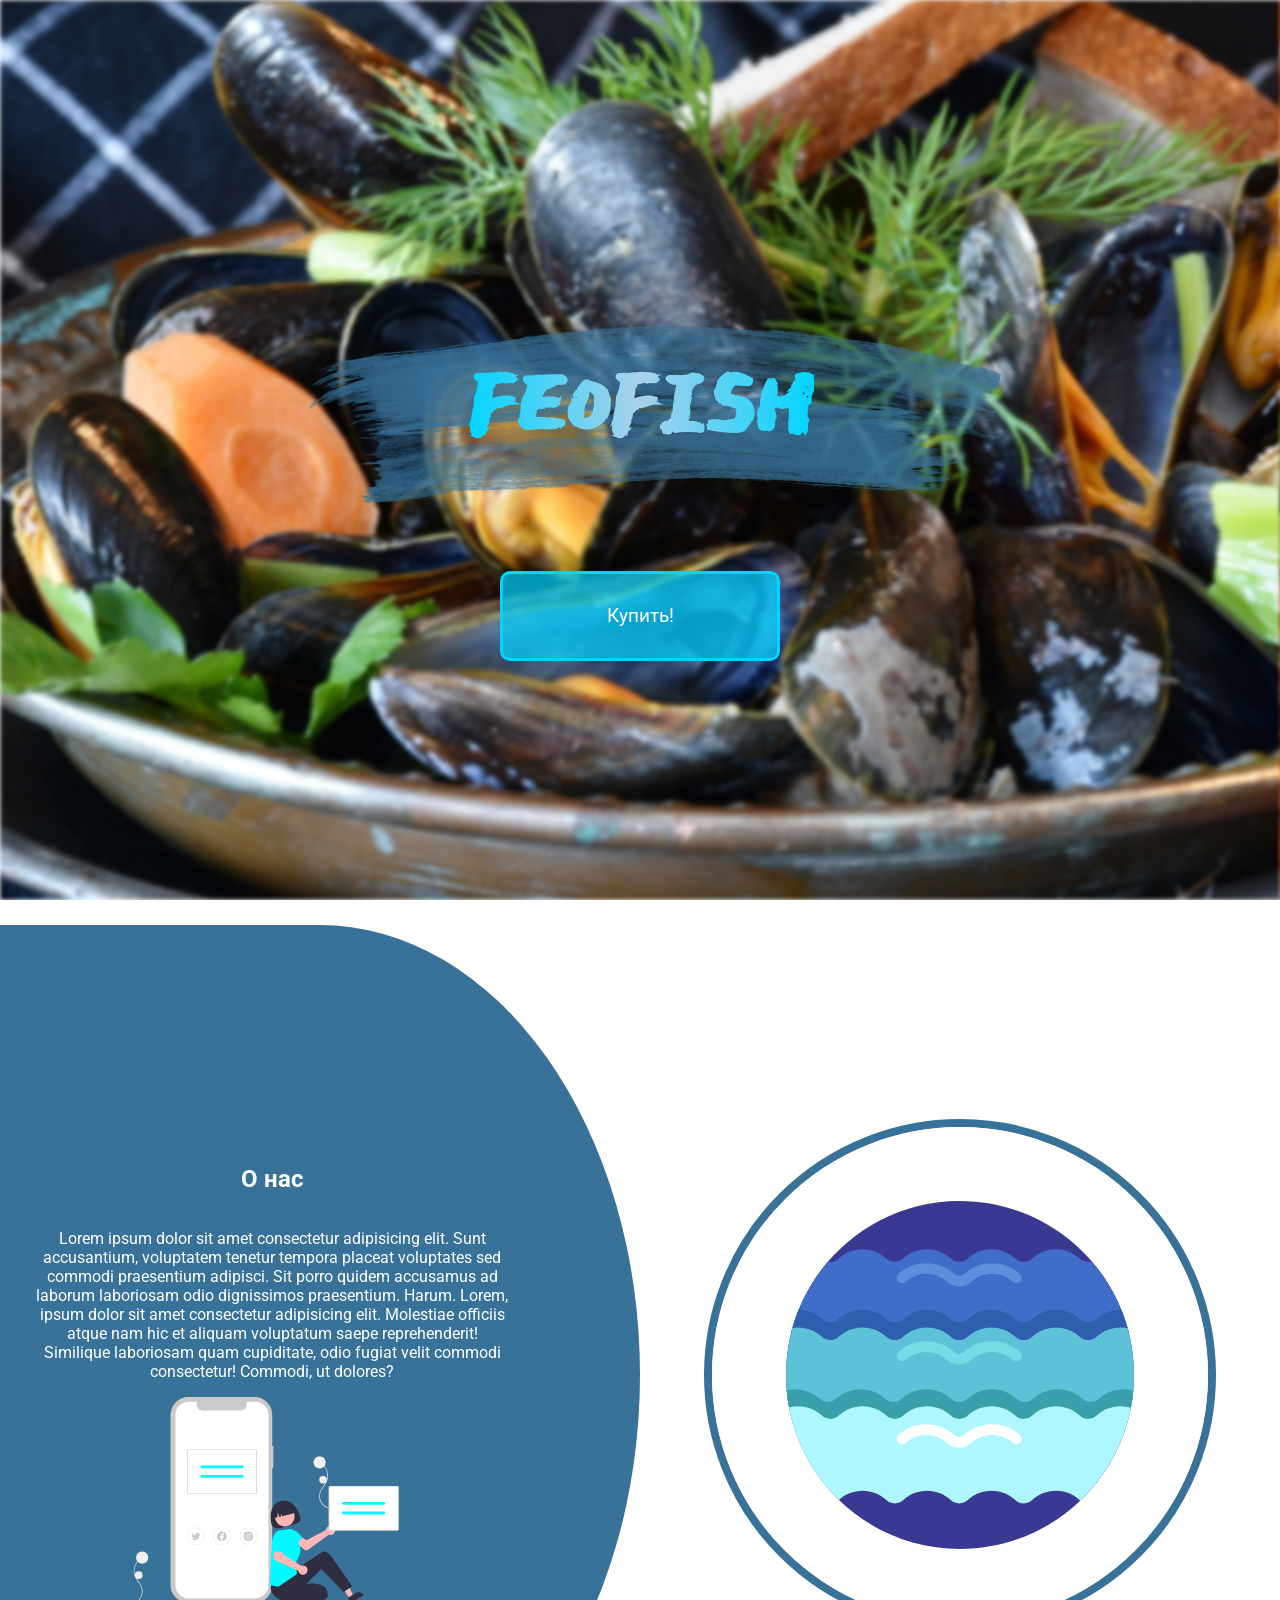
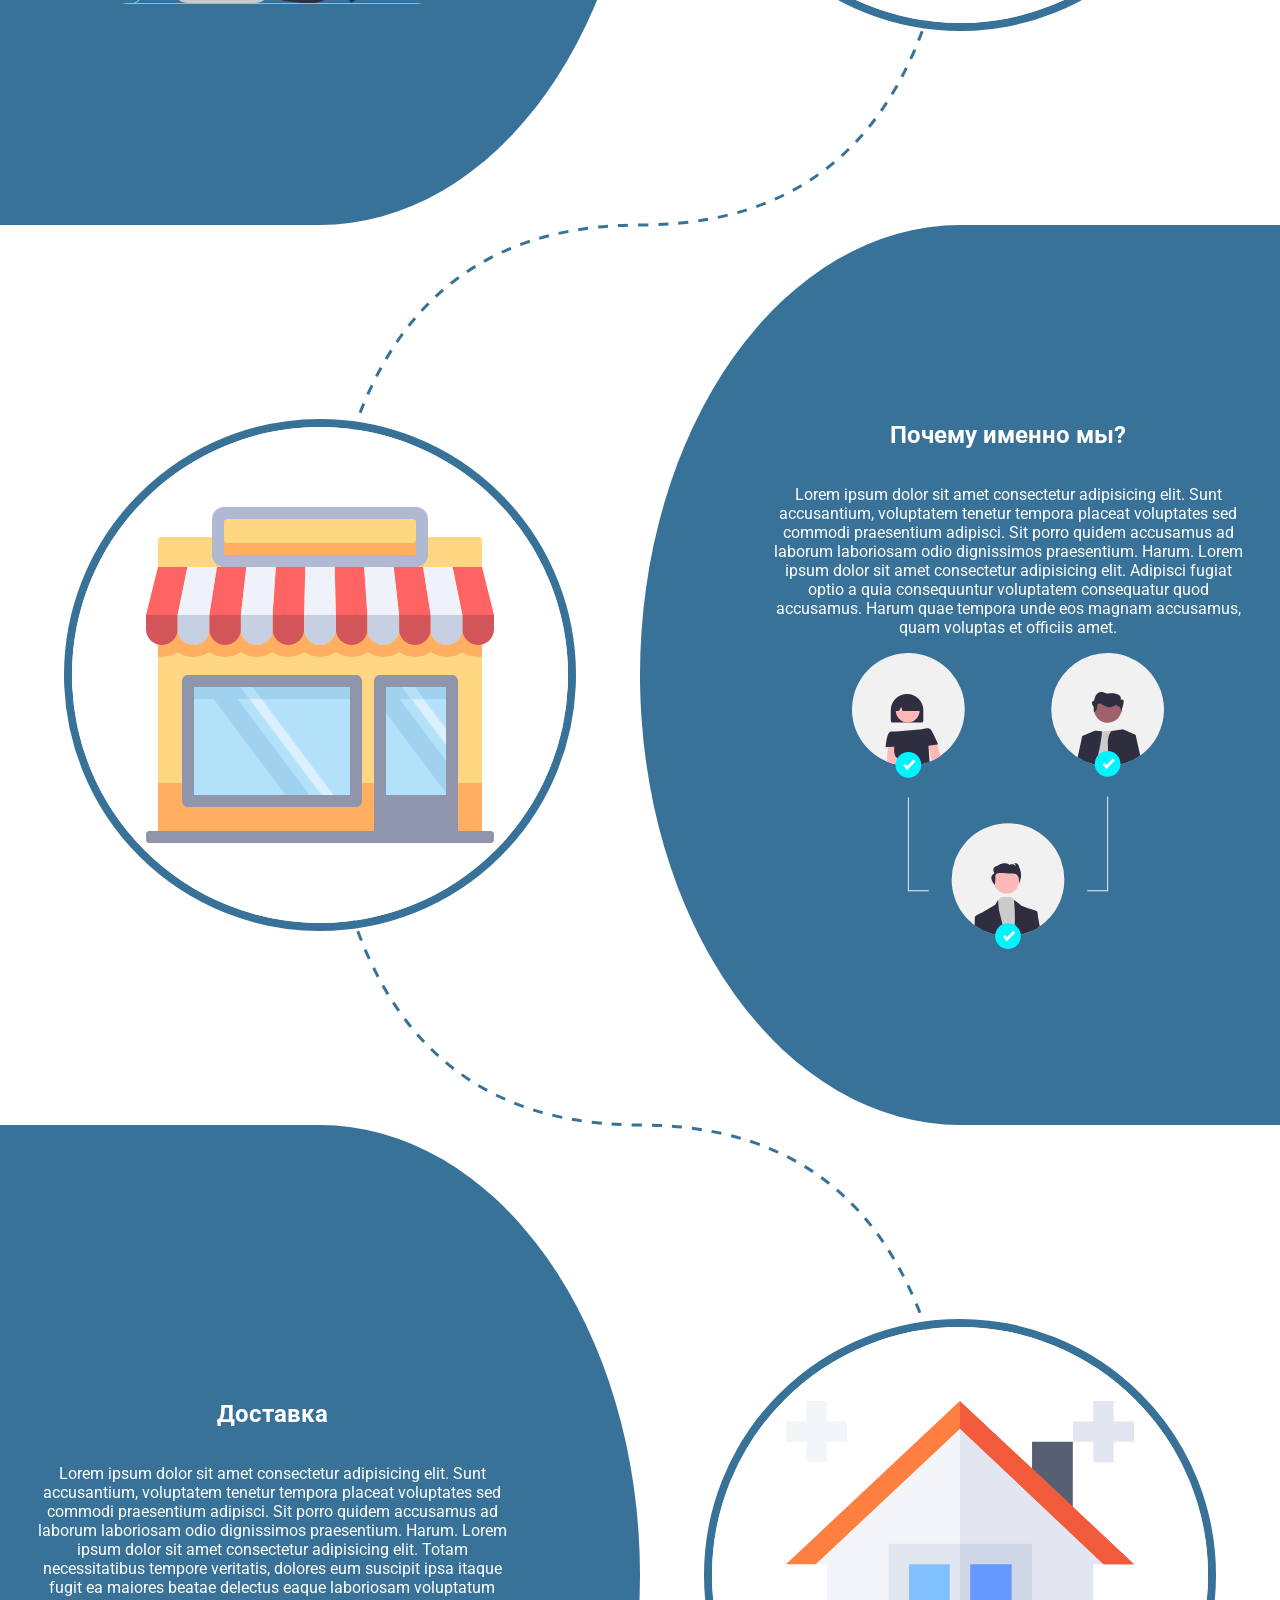
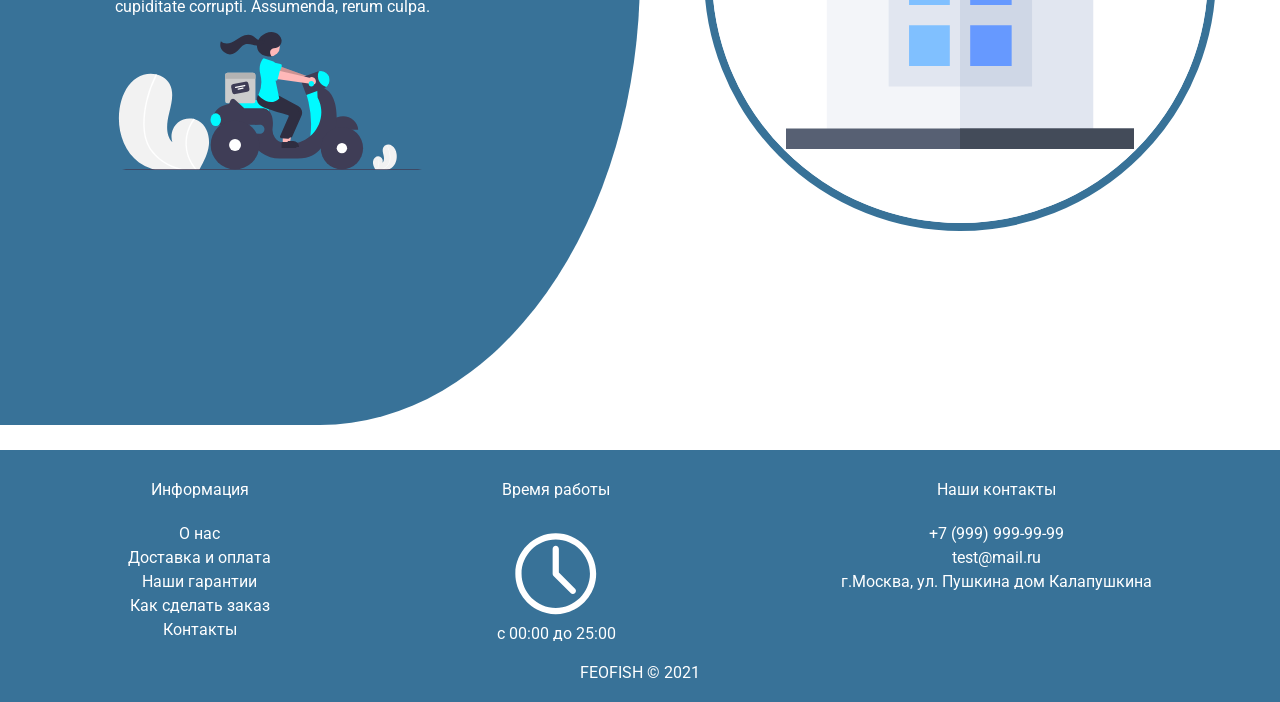
==== commit d84c8138: "add svg" ====
--- a/index.html
+++ b/index.html
@@ -45,7 +45,7 @@
             laboriosam odio dignissimos praesentium. Harum.
             Lorem, ipsum dolor sit amet consectetur adipisicing elit. Molestiae officiis atque nam hic et aliquam voluptatum saepe reprehenderit! Similique laboriosam quam cupiditate, odio fugiat velit commodi consectetur! Commodi, ut dolores?
           </p>
-          <img src="./img/workers.jpg" class="about__img" alt="">
+          <img src="./img/social_share.svg" class="about__img" alt="">
         </div>
         <div class="way">
           <div class="ciricle ">
@@ -70,7 +70,7 @@
               laboriosam odio dignissimos praesentium. Harum.
               Lorem ipsum dolor sit amet consectetur adipisicing elit. Adipisci fugiat optio a quia consequuntur voluptatem consequatur quod accusamus. Harum quae tempora unde eos magnam accusamus, quam voluptas et officiis amet.
             </p>
-            <img src="./img/internet-shoping.jpg" class="about__img" alt="">
+            <img src="./img/connected.svg" class="about__img" alt="">
         </div>
       </div>
     </section>
@@ -85,7 +85,7 @@
               laboriosam odio dignissimos praesentium. Harum.
               Lorem ipsum dolor sit amet consectetur adipisicing elit. Totam necessitatibus tempore veritatis, dolores eum suscipit ipsa itaque fugit ea maiores beatae delectus eaque laboriosam voluptatum cupiditate corrupti. Assumenda, rerum culpa.
             </p>
-            <img src="./img/delivery-people.jpg" class="about__img" alt="">
+            <img src="./img/delivery-bike.svg" class="about__img" alt="">
         </div>
         <div class="way">
           <div class="ciricle">
--- a/style.css
+++ b/style.css
@@ -115,10 +115,10 @@
 }
 .about__img {
   margin: 0 auto;
-  max-width: 80%;
-  object-fit: contain;
+  width: 65%;
+  
   border-radius: 10px;
-  max-height: 45%;
+ 
 }
 
 .btn__buy:hover {
